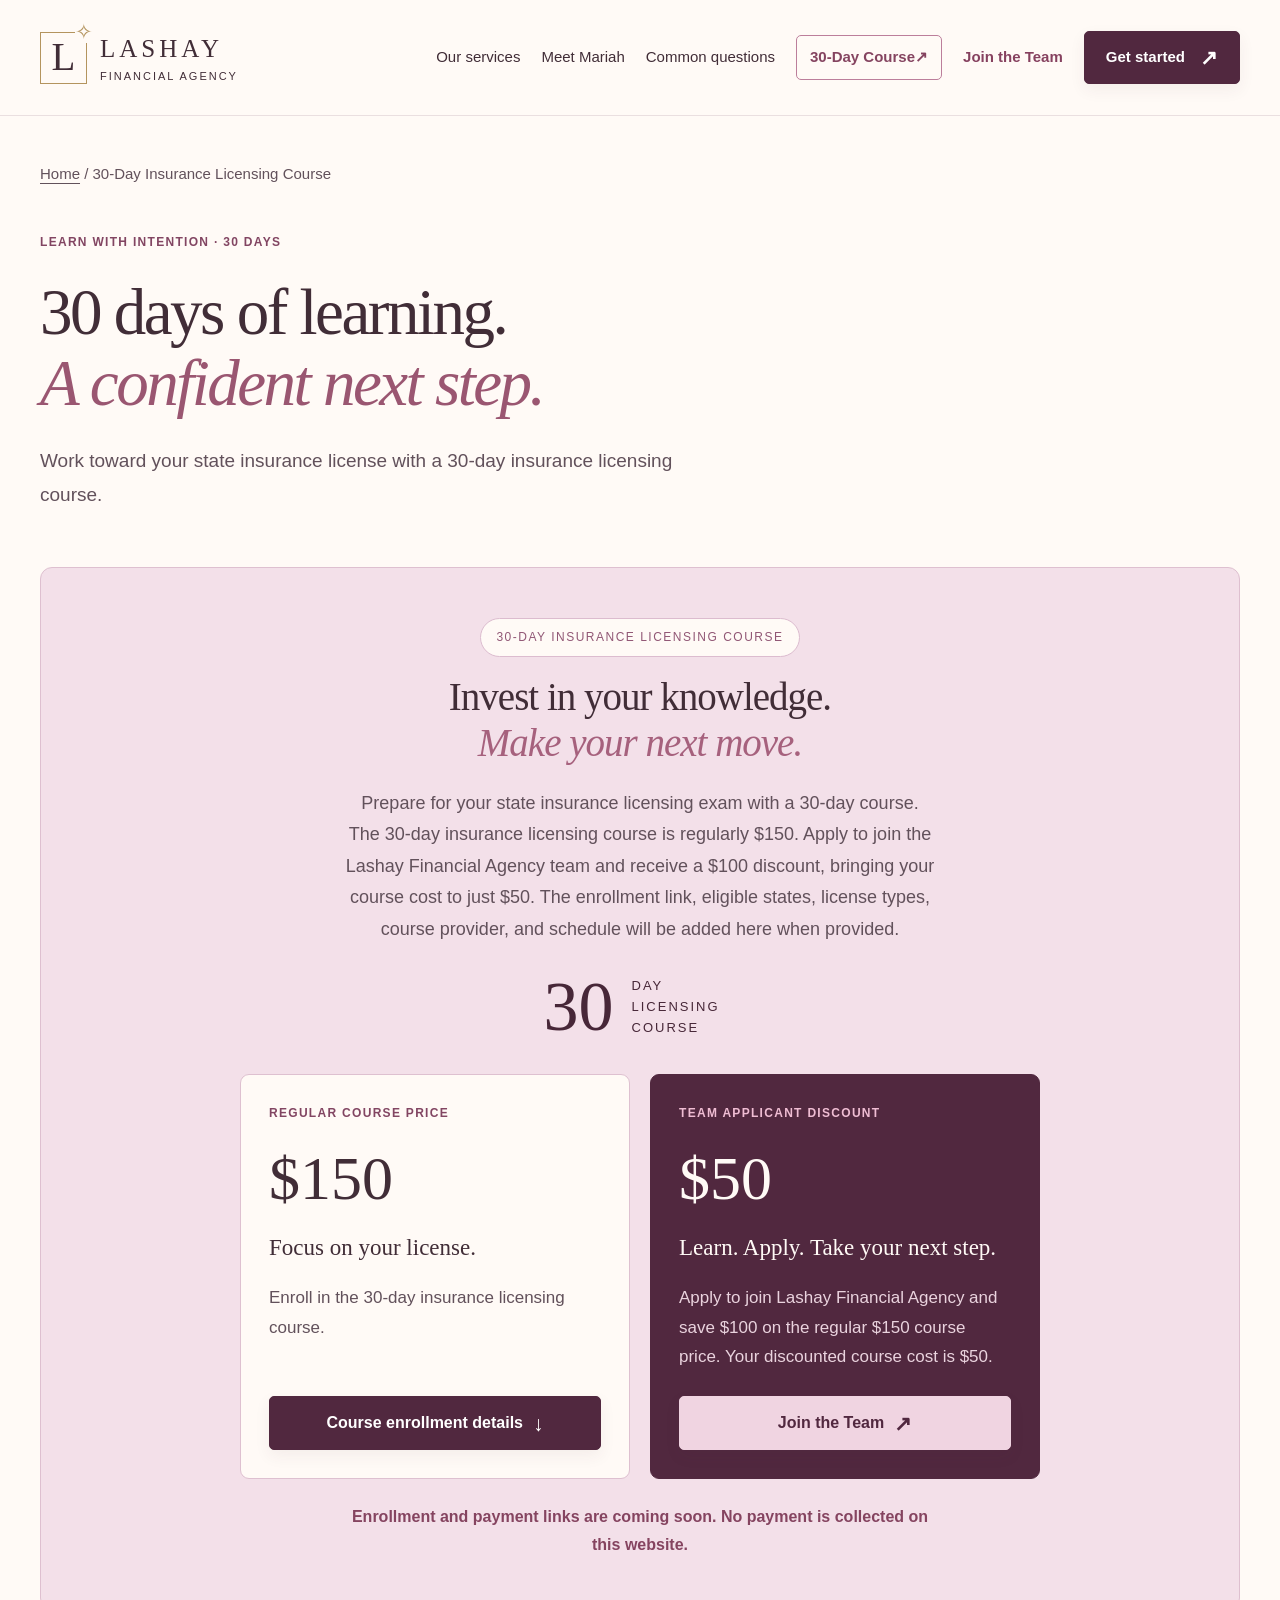
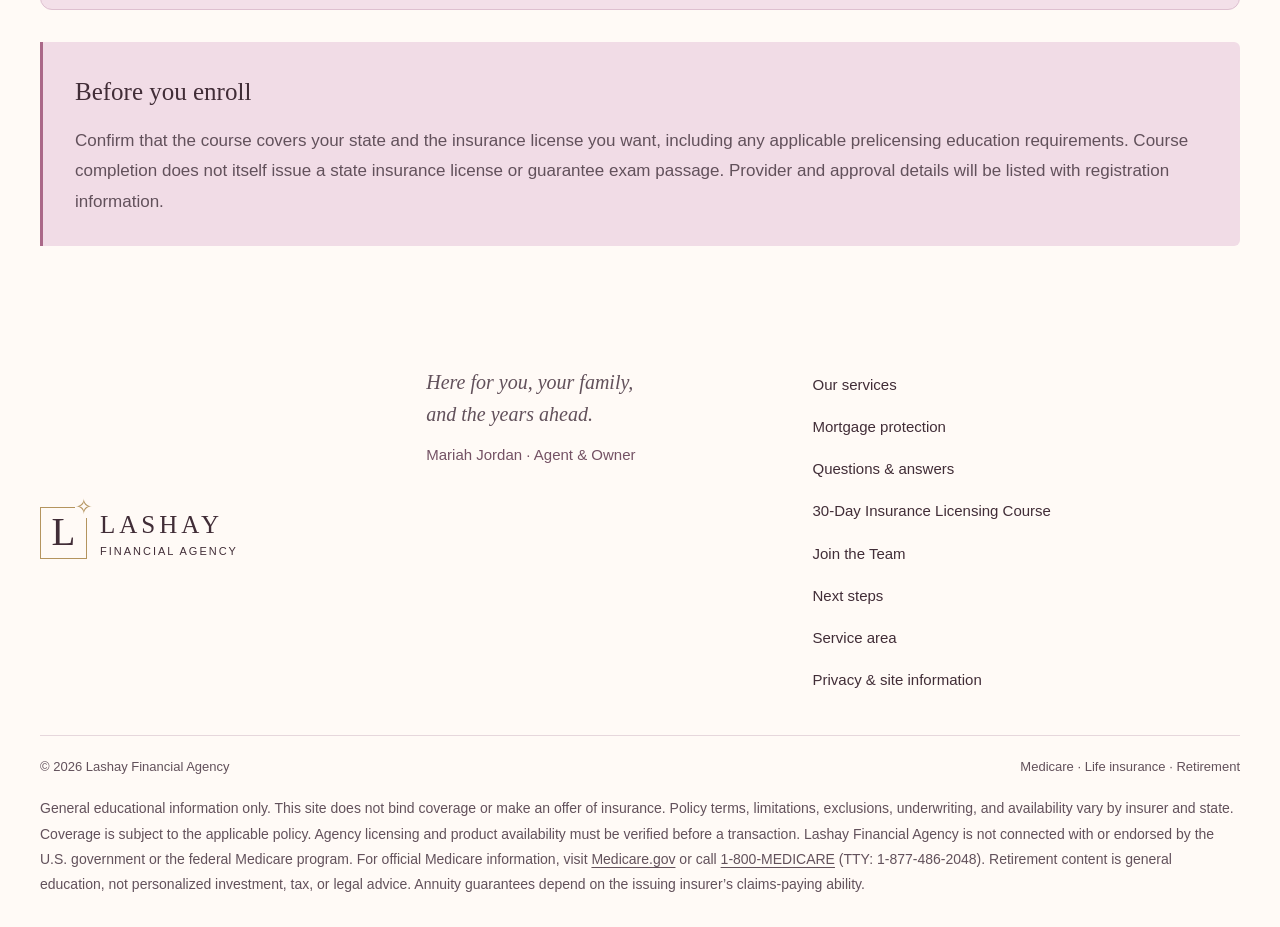
==== classes.html @ 672eb45b "Publish Lashay Financial Agency website" ====
<!doctype html>
<html lang="en"><head><meta charset="UTF-8"><meta name="viewport" content="width=device-width, initial-scale=1, viewport-fit=cover"><meta name="theme-color" content="#472738"><meta name="description" content="Work toward your state insurance license with a 30-day insurance licensing course."><title>30-Day Insurance Licensing Course | Lashay Financial Agency</title><link rel="icon" href="data:image/svg+xml,%3Csvg xmlns='http://www.w3.org/2000/svg' viewBox='0 0 64 64'%3E%3Crect width='64' height='64' rx='16' fill='%23472738'/%3E%3Ctext x='20' y='47' font-family='Georgia' font-size='44' fill='%23efced4'%3EL%3C/text%3E%3C/svg%3E"><script>
(function(){
 var root=document.documentElement;
 var isPhone=/iPhone|iPod|Android.*Mobile/i.test(navigator.userAgent);
 if(!isPhone)return;
 root.classList.add('phone-view');
 function sizePhone(){
  var deviceWidth=Number(window.screen.width)||window.innerWidth;
  var frameWidth=window.innerWidth||deviceWidth;
  root.style.setProperty('--phone-width',Math.min(deviceWidth,frameWidth)+'px');
 }
 sizePhone();window.addEventListener('resize',sizePhone);window.addEventListener('orientationchange',sizePhone);
})();
</script><link rel="stylesheet" href="/styles-phone-v2.css"></head>
<body><a class="skip" href="#main">Skip to content</a><header><div class="nav wrap"><a href="/" class="brand" aria-label="Lashay Financial Agency home"><span class="monogram">L<span>✧</span></span><span>LASHAY<small>FINANCIAL AGENCY</small></span></a><a href="#navigation" id="menu" class="menu" role="button" aria-expanded="false" aria-controls="navigation">Menu <span aria-hidden="true">☰</span></a><nav id="navigation"><a href="/#coverage">Our services</a><a href="/#about">Meet Mariah</a><a href="faq.html">Common questions</a><a class="class-nav" href="classes.html">30-Day Course <span>↗</span></a><a class="team-nav" href="join-the-team.html">Join the Team</a><a class="button small" href="/#guide">Get started <span>↗</span></a></nav></div></header><script>
(function(){
 var header=document.querySelector('header'),menu=document.getElementById('menu'),nav=document.getElementById('navigation');
 if(!header||!menu||!nav)return;
 header.classList.add('nav-ready');
 function closeMenu(){nav.classList.remove('open');menu.setAttribute('aria-expanded','false');}
 menu.addEventListener('click',function(event){event.preventDefault();var open=nav.classList.toggle('open');menu.setAttribute('aria-expanded',String(open));});
 nav.addEventListener('click',function(event){if(event.target.closest('a'))closeMenu();});
 document.addEventListener('keydown',function(event){if(event.key==='Escape'){closeMenu();menu.focus();}});
 document.addEventListener('click',function(event){if(!header.contains(event.target))closeMenu();});
})();
</script>
<main id="main"><section class="page-hero wrap"><a class="breadcrumb" href="/">Home</a><span class="breadcrumb"> / 30-Day Insurance Licensing Course</span><div class="eyebrow">LEARN WITH INTENTION · 30 DAYS</div><h1>30 days of learning.<br><em>A confident next step.</em></h1><p>Work toward your state insurance license with a 30-day insurance licensing course.</p></section><section class="page-content wrap"><div class="classes-welcome"><span class="class-badge">30-DAY INSURANCE LICENSING COURSE</span><h2>Invest in your knowledge.<br><em>Make your next move.</em></h2><p>Prepare for your state insurance licensing exam with a 30-day course. The 30-day insurance licensing course is regularly $150. Apply to join the Lashay Financial Agency team and receive a $100 discount, bringing your course cost to just $50. The enrollment link, eligible states, license types, course provider, and schedule will be added here when provided.</p><div class="course-duration"><span>30</span><small>DAY LICENSING COURSE</small></div><div class="course-pricing"><article><span class="eyebrow">REGULAR COURSE PRICE</span><div class="price">$150</div><h3>Focus on your license.</h3><p>Enroll in the 30-day insurance licensing course.</p><a class="button" href="#enrollment-details">Course enrollment details <span>↓</span></a></article><article class="team-price"><span class="eyebrow">TEAM APPLICANT DISCOUNT</span><div class="price">$50</div><h3>Learn. Apply. Take your next step.</h3><p>Apply to join Lashay Financial Agency and save $100 on the regular $150 course price. Your discounted course cost is $50.</p><a class="button" href="join-the-team.html">Join the Team <span>↗</span></a></article></div><p class="course-status" id="enrollment-details">Enrollment and payment links are coming soon. No payment is collected on this website.</p></div><div class="notice-panel"><h3>Before you enroll</h3><p>Confirm that the course covers your state and the insurance license you want, including any applicable prelicensing education requirements. Course completion does not itself issue a state insurance license or guarantee exam passage. Provider and approval details will be listed with registration information.</p></div></section></main><footer class="wrap"><div class="footer-top"><a href="/" class="brand"><span class="monogram">L<span>✧</span></span><span>LASHAY<small>FINANCIAL AGENCY</small></span></a><p>Here for you, your family,<br>and the years ahead.<small class="owner-credit">Mariah Jordan · Agent &amp; Owner</small></p><div><a href="/#coverage">Our services</a><a href="mortgage-protection.html">Mortgage protection</a><a href="faq.html">Questions & answers</a><a href="classes.html">30-Day Insurance Licensing Course</a><a href="join-the-team.html">Join the Team</a><a href="next-steps.html">Next steps</a><a href="service-area.html">Service area</a><a href="privacy.html">Privacy & site information</a></div></div><div class="footer-bottom"><span>© 2026 Lashay Financial Agency</span><span>Medicare · Life insurance · Retirement</span></div><p class="disclaimer">General educational information only. This site does not bind coverage or make an offer of insurance. Policy terms, limitations, exclusions, underwriting, and availability vary by insurer and state. Coverage is subject to the applicable policy. Agency licensing and product availability must be verified before a transaction. Lashay Financial Agency is not connected with or endorsed by the U.S. government or the federal Medicare program. For official Medicare information, visit <a href="https://www.medicare.gov/">Medicare.gov</a> or call <a href="tel:18006334227">1-800-MEDICARE</a> (TTY: 1-877-486-2048). Retirement content is general education, not personalized investment, tax, or legal advice. Annuity guarantees depend on the issuing insurer’s claims-paying ability.</p></footer>
</body></html>
---- styles-phone-v2.css ----
:root{--plum:#472738;--deep:#321d29;--rose:#b8748a;--blush:#f1dce1;--ivory:#fffaf6;--ink:#412d37;--muted:#73626a;--gold:#b89a64}*{box-sizing:border-box}html{scroll-behavior:smooth;scroll-padding-top:100px}body{margin:0;background:var(--ivory);color:var(--ink);font-family:Arial,Helvetica,sans-serif;line-height:1.65}a{color:inherit;text-decoration:none}button{font:inherit;cursor:pointer}button,a{-webkit-tap-highlight-color:transparent}button:focus-visible,a:focus-visible,summary:focus-visible{outline:3px solid #a75d79;outline-offset:5px}.wrap{width:min(1200px,calc(100% - 80px));margin:auto}.skip{position:absolute;top:-80px;background:white;padding:15px;z-index:10}.skip:focus{top:0}header{border-bottom:1px solid #eadfe0;background:var(--ivory)}.nav{height:108px;display:flex;align-items:center;justify-content:space-between}.brand{display:flex;align-items:center;gap:13px;font-family:Georgia,serif;font-size:25px;letter-spacing:4px;line-height:1.25}.brand small{display:block;font:9px Arial,sans-serif;letter-spacing:3px;margin-top:5px}.monogram{height:52px;width:47px;border:1px solid var(--gold);display:grid;place-items:center;font-size:39px;position:relative;letter-spacing:0}.monogram span{position:absolute;font-size:21px;right:-7px;top:-11px;background:var(--ivory);line-height:1;color:var(--gold)}nav{display:flex;align-items:center;gap:29px;font-size:13px}nav>a:not(.button):hover{color:#994e6a}.button{display:inline-flex;justify-content:center;align-items:center;gap:27px;background:var(--plum);border:1px solid var(--plum);color:white;padding:16px 23px;border-radius:5px;font-size:14px;font-weight:600;line-height:1.5;transition:background .2s,transform .2s}.button:hover{background:#66394f;transform:translateY(-2px)}.button span{font-size:21px;line-height:1}.button.small{padding:13px 17px;font-size:12px;gap:16px}.menu{display:none}.hero{display:grid;grid-template-columns:1.02fr 1fr;gap:60px;padding-top:62px;padding-bottom:76px;align-items:center}.eyebrow{font-size:10px;font-weight:700;letter-spacing:2.1px;color:#91576e;display:flex;align-items:center;gap:10px}.eyebrow>span{display:block;width:23px;height:1px;background:var(--rose)}h1,h2,h3,p{margin:0}h1,h2,h3{font-family:Georgia,'Times New Roman',serif;font-weight:400}h1{font-size:clamp(55px,5.5vw,76px);line-height:1.06;letter-spacing:-2.5px;margin:24px 0}em{font-weight:400;color:#a6617d}h1 em{color:#9a5671}p{color:var(--muted)}.hero-copy>p{max-width:405px;font-size:16px;line-height:1.8;margin-bottom:27px}.text-link{font-size:12px;display:block;margin-top:19px;text-decoration:underline;text-underline-offset:5px}.text-link span{margin-left:10px}.hero-note{border-top:1px solid #e8dadd;max-width:405px;margin-top:29px;padding-top:20px;font-size:11px;color:var(--muted);display:flex;gap:12px;align-items:center}.small-star{color:var(--gold);font-size:24px}.hero-visual{position:relative;padding:0 0 0 15px}.photo-frame{height:596px;overflow:hidden;border-radius:210px 210px 8px 8px;position:relative;background:#dacdc1}.photo-frame img{width:100%;height:100%;object-fit:cover;object-position:49% center}.photo-shade{position:absolute;inset:0;background:linear-gradient(transparent 48%,#321d29b3)}.photo-caption{position:absolute;bottom:38px;left:37px;color:white;font:26px/1.4 Georgia,serif}.photo-caption i{color:#f3d5dd}.floating{position:absolute;bottom:145px;left:-33px;padding:16px 24px;background:#fffaf6f5;border:1px solid #eadade;box-shadow:0 10px 40px #4023340c;display:flex;align-items:center;gap:16px;border-radius:7px;font:18px/1.35 Georgia,serif}.floating small{font:10px Arial,sans-serif;color:var(--muted)}.seal{font-size:33px;color:var(--gold)}.ornament{position:absolute;right:-22px;top:7px;color:var(--gold);font-size:72px;line-height:1}.values-strip{background:#f0dce2;border-top:1px solid #e6c9d3;border-bottom:1px solid #e6c9d3}.values-strip>.wrap{display:flex;justify-content:space-around;align-items:center;padding:21px 0;font-size:12px;letter-spacing:.5px}.values-strip i{color:#97647a;font-size:21px}.section{padding-top:88px;padding-bottom:88px}h2{font-size:43px;line-height:1.18;letter-spacing:-1px;margin-top:17px}.section-top{display:flex;justify-content:space-between;align-items:end;gap:40px;margin-bottom:37px}.section-top>p{font-size:14px;max-width:340px;padding-bottom:3px}.cards{display:grid;grid-template-columns:repeat(3,1fr);gap:22px}.card{background:#fffdfb;border:1px solid #e6d8dc;padding:30px 27px 26px;border-radius:8px;position:relative}.card-icon{display:flex;align-items:center;justify-content:center;width:49px;height:49px;border-radius:50%;background:#f6e6eb;color:#965c75;font-size:31px;margin-bottom:27px}.number{position:absolute;top:33px;right:28px;font-size:10px;color:#9a7b8a}.card h3{font-size:24px;line-height:1.25;margin-bottom:15px}.card p{font-size:14px;line-height:1.8;min-height:80px}.learn{background:none;border:0;border-top:1px solid #ecdee3;padding:19px 0 0;margin-top:26px;display:flex;justify-content:space-between;width:100%;color:var(--plum);font-size:12px;font-weight:600;text-align:left}.learn span{font-size:18px}.fine{font-size:11px;line-height:1.7;margin-top:19px}.approach{background:#f4e7e9;padding:75px 0}.approach-grid{display:grid;grid-template-columns:1fr 1fr;gap:90px}.approach h2{font-size:46px}.approach-grid>div>p{max-width:340px;margin-top:23px;font-size:15px}.signature{font:italic 18px Georgia,serif;color:#91576e;margin-top:32px}.steps article{display:flex;gap:25px;padding:25px 0;border-bottom:1px solid #decbd3}.steps article:first-child{padding-top:4px}.steps article:last-child{border:0}.steps article>span{font:20px Georgia,serif;color:#ac7a90;padding-top:4px}.steps h3{font-size:25px;margin-bottom:8px}.steps p{font-size:14px}.guide{display:grid;grid-template-columns:.8fr 1.2fr;border:1px solid #e5ced6;border-radius:10px;overflow:hidden}.guide-intro{padding:43px;background:#f2dce4}.guide-intro p{margin:22px 0;max-width:280px;font-size:14px}.private-note{font-size:11px;color:#80576b}.guide-main{padding:42px}.choices{display:flex;gap:8px;flex-wrap:wrap}.choices button{border:1px solid #ddc6d0;border-radius:25px;background:transparent;color:var(--plum);padding:10px 14px;font-size:12px}.choices button.active{background:var(--plum);color:white;border-color:var(--plum)}#guide-result{padding:26px 0 20px;min-height:236px}#guide-result h3{font-size:25px}#guide-result ul{list-style:none;padding:0;margin:15px 0 0}#guide-result li{padding:6px 0 6px 23px;position:relative;font-size:14px;color:var(--muted)}#guide-result li:before{content:'✓';position:absolute;left:0;color:#a2667f}.faq-section{padding-top:0;display:grid;grid-template-columns:.85fr 1.15fr;gap:60px}.faqs details{border-bottom:1px solid #e3d6db;padding:20px 0}.faqs details:first-child{padding-top:4px}.faqs summary{list-style:none;display:flex;justify-content:space-between;gap:25px;cursor:pointer;font-size:15px}.faqs summary::-webkit-details-marker{display:none}.faqs summary span{color:#a76581;font-size:21px;line-height:1.2}.faqs details[open] summary span{transform:rotate(45deg)}.faqs details p{font-size:14px;line-height:1.8;padding-top:16px}.closing{background:var(--plum);color:var(--ivory);text-align:center;padding:70px 0}.closing .eyebrow{justify-content:center;color:#dab7c6}.closing h2{font-size:46px;margin:20px 0 28px}.closing em{color:#e7b3c5}.button.light{background:#efd7df;color:var(--plum);border-color:#efd7df}.button.light:hover{background:white}.closing p{color:#d6bbc7;font-size:11px;margin-top:22px}.footer-top{display:flex;justify-content:space-between;gap:30px;padding:50px 0 35px}.footer-top>p{font:italic 18px/1.6 Georgia,serif}.footer-top>div{display:flex;flex-direction:column;gap:8px;font-size:12px}.footer-top button{padding:0;background:none;border:0;color:inherit;text-align:left;font-size:12px}.footer-bottom{display:flex;justify-content:space-between;border-top:1px solid #e6d7dc;padding-top:20px;font-size:10px;color:var(--muted)}.disclaimer{font-size:10px;line-height:1.8;padding:18px 0 30px}dialog{border:1px solid #d8bac8;border-radius:12px;background:var(--ivory);color:var(--ink);padding:44px;max-width:550px;width:calc(100% - 32px)}dialog::backdrop{background:#25131fcc;backdrop-filter:blur(3px)}dialog h2{font-size:33px;margin:0 0 20px}dialog p{font-size:15px;margin:12px 0}.close{position:absolute;right:15px;top:6px;font-size:29px;background:none;border:0;color:var(--plum)}dialog .button{margin-top:15px}
@media(min-width:1500px){.hero{gap:95px}.photo-frame{height:640px}}@media(max-width:1000px){.wrap{width:calc(100% - 48px)}nav{gap:16px}nav>a{font-size:11px}.hero{gap:35px}.photo-frame{height:550px}h1{font-size:60px}.floating{left:-15px}.approach-grid{gap:50px}.card{padding:25px 20px}.card h3{font-size:22px}.guide-intro,.guide-main{padding:30px}.faq-section{gap:35px}}@media(max-width:760px){.wrap{width:calc(100% - 40px)}.nav{height:88px}.brand{font-size:21px}.brand small{font-size:8px}.monogram{height:43px;width:38px;font-size:32px}.menu{display:flex;align-items:center;gap:12px;background:none;border:1px solid #dcc6cf;border-radius:5px;padding:9px 12px;color:var(--plum);font-size:12px}nav{display:none;position:absolute;top:88px;left:0;width:100%;background:var(--ivory);z-index:5;padding:25px;border-bottom:1px solid #dec7d1;align-items:stretch;gap:22px}nav.open{display:flex;flex-direction:column}nav>a{font-size:15px}.hero{grid-template-columns:1fr;padding-top:38px;padding-bottom:47px;gap:35px}.hero-copy{padding:0 4px}h1{font-size:59px;margin-top:22px;letter-spacing:-2px}.hero-copy>p{font-size:16px;max-width:100%}.hero-visual{padding:0 8px 0 15px}.photo-frame{height:435px;border-radius:180px 180px 7px 7px}.photo-caption{left:26px;font-size:25px;bottom:25px}.floating{left:0;bottom:105px;padding:12px 19px}.ornament{right:0;font-size:56px}.values-strip>.wrap{gap:9px;text-align:center;font-size:10px;line-height:1.5;padding:17px 0}.values-strip i{font-size:14px}h2,.approach h2{font-size:35px}.section{padding-top:57px;padding-bottom:57px}.section-top{display:block;margin-bottom:25px}.section-top>p{margin-top:20px;max-width:100%}.cards{grid-template-columns:1fr;gap:15px}.card{padding:25px}.card h3{font-size:26px}.card p{min-height:0}.card-icon{margin-bottom:20px}.learn{margin-top:19px}.approach{padding:52px 0}.approach-grid{grid-template-columns:1fr;gap:35px}.approach-grid>div>p{max-width:100%}.steps article{gap:19px}.guide{grid-template-columns:1fr}.guide-intro,.guide-main{padding:27px}.guide-intro h2 br{display:none}.guide-intro p{max-width:100%;margin:16px 0}.choices{gap:6px}.choices button{font-size:11px;padding:9px 10px}#guide-result{min-height:0}.guide-main .button{font-size:12px;width:100%;gap:12px}.faq-section{padding-top:0;grid-template-columns:1fr;gap:27px}.faqs summary{font-size:15px}.closing{padding:50px 0}.closing h2{font-size:34px}.closing .eyebrow{font-size:9px;letter-spacing:1.5px}.closing .button{font-size:12px;padding:16px}.footer-top{flex-wrap:wrap;padding-top:37px}.footer-top>p{font-size:16px}.footer-top>div{width:100%}.footer-bottom{gap:20px;font-size:9px}dialog{padding:36px 25px}}@media(prefers-reduced-motion:reduce){html{scroll-behavior:auto}*{transition:none!important}}
/* Rose, plum, and champagne: a confident feminine finish. */
:root{--rose:#b46183;--blush:#f0cddc;--gold:#b4945e}.hero{background:radial-gradient(ellipse at 12% 23%,#f9e9ef 0,transparent 65%)}.hero .eyebrow{font-size:10px;letter-spacing:1.5px}.hero h1 em{color:#a04e75}.button{background:#51283f;border-color:#51283f;box-shadow:0 6px 16px #51283f10}.button:hover{background:#844360}.values-strip{background:#ecd0dd}.card{border-top:3px solid #bf819d}.card-icon{background:#f4dfeb;color:#a2577c}.number{font-size:9px;letter-spacing:1px}.approach{background:linear-gradient(110deg,#f3e2e8,#f8eef1)}.guide-intro{background:#edcfdd}.closing{background:linear-gradient(120deg,#3e2032,#623149)}.closing em{color:#efb5d0}.faqs p a,.disclaimer a{text-decoration:underline;text-underline-offset:3px}.guide-main .fine{font-size:12px}.hero-note{font-size:12px}@media(max-width:760px){.hero .eyebrow{font-size:9px;letter-spacing:1px}.hero h1{font-size:56px}.number{font-size:9px}}
.class-nav{border:1px solid #bc7e9b;padding:10px 15px;border-radius:5px;color:#854460;font-weight:600}.secondary-topics{display:grid;grid-template-columns:1fr 1fr;gap:20px;margin-top:23px}.secondary-topics>a{display:flex;align-items:center;justify-content:space-between;gap:15px;border:1px solid #dfc5d2;background:#f7eaf0;padding:20px 24px;border-radius:6px;font-size:16px}.secondary-topics small{display:block;color:var(--muted);font-size:12px;font-weight:400;margin-top:4px}.secondary-topics b{font-weight:400;font-size:23px}.agency-section{display:grid;grid-template-columns:.85fr 1.15fr;gap:65px;align-items:center;padding-bottom:85px}.agency-brand-panel{border-radius:150px 150px 8px 8px;background:linear-gradient(135deg,#efd3df,#e5bdd0);min-height:425px;text-align:center;padding:65px 25px 35px;display:flex;flex-direction:column;align-items:center;justify-content:center;position:relative}.agency-brand-panel>.eyebrow{font-size:9px;letter-spacing:2px}.agency-mark{font:155px/1.15 Georgia,serif;position:relative;margin:12px 0;color:#6b3552}.agency-mark span{position:absolute;font-size:65px;color:#a68a57;right:-30px;top:4px}.agency-brand-panel>p{font:27px/1.35 Georgia,serif;color:var(--plum)}.agency-copy>p{font-size:15px;margin:20px 0}.agency-copy>.button{margin-top:7px}.resource-section{padding-bottom:0}.resource-grid{display:grid;grid-template-columns:repeat(4,1fr);gap:17px}.resource-grid>a{padding:24px 20px;border:1px solid #e5d2dc;border-radius:6px}.resource-grid>a>span{font-size:10px;color:#a66584}.resource-grid h3{font-size:23px;line-height:1.25;margin:15px 0 10px}.resource-grid p{font-size:13px}.resource-grid b{display:block;font-size:22px;color:#a66584;font-weight:400;margin-top:15px}.resource-grid>a:hover,.secondary-topics>a:hover{background:#f2dfe8}.page-hero{padding-top:42px;padding-bottom:55px}.breadcrumb{font-size:12px;color:var(--muted)}a.breadcrumb{text-decoration:underline;text-underline-offset:4px}.page-hero .eyebrow{margin-top:42px}.page-hero h1{font-size:65px;line-height:1.1}.page-hero>p{max-width:690px;font-size:18px;line-height:1.8}.page-content{padding-bottom:70px}.page-blocks{display:grid;grid-template-columns:repeat(3,1fr);gap:25px}.page-blocks article{border-top:2px solid #c085a0;background:#f6e8ee;padding:28px;border-radius:5px}.page-blocks h2{font-size:27px;margin:15px 0;line-height:1.25;letter-spacing:-.5px}.page-blocks p{font-size:15px}.notice-panel{background:#f1dce6;border-left:3px solid #aa6888;padding:28px 32px;margin-top:32px;border-radius:0 6px 6px 0}.notice-panel h3,.source-panel h3{font-size:25px;margin-bottom:12px}.notice-panel p,.source-panel p{font-size:15px;line-height:1.8}.source-panel{padding:27px 0 0}.source-panel a,.policy-copy a{text-decoration:underline;text-underline-offset:4px}.classes-welcome{padding:50px;text-align:center;background:#f3e0e9;border-radius:12px;border:1px solid #dec0d0}.class-badge{display:inline-block;background:#fffaf6;border:1px solid #dcbccf;border-radius:30px;padding:8px 15px;font-size:10px;letter-spacing:1.5px;color:#915775}.classes-welcome p{max-width:590px;margin:22px auto 27px}.classes-welcome h2{font-size:39px}.policy-copy{max-width:800px}.policy-copy h2{font-size:29px;margin:28px 0 14px}.policy-copy p{font-size:16px}.page-content>.faqs{max-width:850px}.page-content>.faqs summary{font-size:18px}.page-content>.faqs p{font-size:16px}@media(max-width:1000px){nav{gap:14px}.resource-grid{grid-template-columns:repeat(2,1fr)}.agency-section{gap:35px}.page-blocks{gap:17px}.page-blocks article{padding:23px}}@media(max-width:760px){.secondary-topics{grid-template-columns:1fr;gap:12px}.agency-section{grid-template-columns:1fr;gap:30px;padding-bottom:55px}.agency-brand-panel{min-height:310px;padding:40px 25px 30px}.agency-mark{font-size:115px}.agency-mark span{font-size:49px}.agency-brand-panel>p{font-size:23px}.resource-section{padding-bottom:0}.resource-grid{gap:12px}.resource-grid>a{padding:20px 17px}.resource-grid h3{font-size:21px}.resource-grid p{font-size:12px}.page-hero{padding-top:25px;padding-bottom:35px}.page-hero .eyebrow{margin-top:30px}.page-hero h1{font-size:44px;letter-spacing:-1.5px}.page-hero>p{font-size:16px}.page-blocks{grid-template-columns:1fr;gap:15px}.page-blocks h2{font-size:27px}.notice-panel{padding:24px}.classes-welcome{padding:32px 20px}.classes-welcome h2{font-size:31px}.class-badge{font-size:9px;letter-spacing:1px}.page-content{padding-bottom:45px}.class-nav{width:max-content}}
.course-duration{display:flex;align-items:center;justify-content:center;gap:18px;margin:25px auto 12px;color:var(--plum)}.course-duration>span{font:70px/1 Georgia,serif}.course-duration>small{font-size:11px;letter-spacing:2px;max-width:105px;text-align:left;line-height:1.6}.classes-welcome .course-status{font-size:14px;color:#854460;margin:15px auto 0;font-weight:600}
nav{gap:19px}.team-nav{font-weight:600;color:#86415f}.team-banner{border-top:1px solid #dec7d3;padding-top:50px;padding-bottom:55px;display:grid;grid-template-columns:1fr 1fr;align-items:center;gap:50px}.team-banner p{font-size:15px;max-width:520px;margin-top:20px}.team-actions{justify-self:end}.team-actions>.button{width:100%}.team-actions>.text-link{font-size:13px}@media(min-width:761px) and (max-width:1060px){.nav{height:auto;min-height:105px;gap:20px;flex-wrap:wrap;padding:19px 0}nav{gap:15px;flex-wrap:wrap}.brand{font-size:21px}nav>a{font-size:12px}}@media(max-width:760px){.team-banner{grid-template-columns:1fr;gap:25px;padding-top:38px;padding-bottom:40px}.team-actions{justify-self:stretch}.team-actions>.text-link{text-align:center}nav{gap:22px}.team-nav{font-size:15px}}
.course-pricing{display:grid;grid-template-columns:1fr 1fr;gap:20px;max-width:800px;margin:32px auto 24px;text-align:left}.course-pricing article{background:#fffaf6;border:1px solid #dec0d0;border-radius:9px;padding:28px;display:flex;flex-direction:column}.course-pricing .team-price{background:#51283f;color:#fffaf6;border-color:#51283f}.course-pricing .team-price .eyebrow{color:#efbdd3}.price{font:62px/1.1 Georgia,serif;margin:20px 0 15px}.course-pricing h3{font-size:23px}.classes-welcome .course-pricing p{font-size:14px;margin:15px 0 24px;flex:1}.course-pricing .team-price p{color:#ead3de}.course-pricing .team-price .button{background:#f0d4e1;border-color:#f0d4e1;color:#51283f}.course-pricing .button{font-size:12px;padding:14px;gap:10px}.course-status{scroll-margin-top:30px}@media(max-width:600px){.course-pricing{grid-template-columns:1fr}.course-pricing article{padding:25px}}
.agent-title{font-size:12px;letter-spacing:.6px;color:#915775;margin-top:17px}.owner-credit{display:block;font:11px/1.7 Arial,Helvetica,sans-serif;color:#856779;margin-top:12px}
/* Comfortable reading and clear controls for older adults and families. */
:root{--muted:#62515b}body{font-size:18px;line-height:1.75}.eyebrow,.hero .eyebrow{font-size:12px;letter-spacing:1.3px;color:#824562}.hero-copy>p,.page-hero>p{font-size:19px;line-height:1.8}.hero h1{font-size:clamp(49px,4.9vw,67px);line-height:1.12}.hero-copy>p{max-width:470px}.hero-note{font-size:15px}.hero-visual{align-self:center}.floating small{font-size:14px}.floating{font-size:21px}.button,.button.small{font-size:16px;min-height:50px;padding:14px 21px;gap:15px}.button:hover{transform:none}.text-link{font-size:16px;line-height:1.6;padding:6px 0}.values-strip>.wrap{font-size:16px;gap:20px}.section-top>p,.card p,.steps p,.approach-grid>div>p,.agency-copy>p,.guide-intro p,.page-blocks p,.notice-panel p,.source-panel p,.team-banner p,.resource-grid p{font-size:17px;line-height:1.8}.card p{min-height:0}.card{display:flex;flex-direction:column}.card .learn{margin-top:auto;padding-top:22px;min-height:55px;font-size:16px}.card p{margin-bottom:24px}.card h3{font-size:29px}.fine,.guide-main .fine,.disclaimer{font-size:14px;line-height:1.8}.private-note,.agent-title,.owner-credit{font-size:15px;line-height:1.7;color:#745264}.secondary-topics>a{font-size:19px}.secondary-topics small{font-size:15px;line-height:1.6}.choices button{font-size:16px;min-height:48px;padding:10px 17px}.choices{gap:10px}#guide-result li{font-size:17px;padding-top:9px;padding-bottom:9px}#guide-result h3{font-size:27px}.faqs summary,.page-content>.faqs summary{font-size:18px;min-height:44px;align-items:center}.faqs details p,.page-content>.faqs p{font-size:17px}.closing p{font-size:15px}.footer-top>div{font-size:15px;gap:4px}.footer-top>div>a{padding:6px 0}.footer-top>p{font-size:20px}.footer-top{display:grid;grid-template-columns:1fr 1fr 1.2fr}.footer-bottom{font-size:13px;gap:20px}.resource-grid{grid-template-columns:repeat(2,1fr);gap:22px}.resource-grid h3{font-size:27px}.resource-grid>a>span,.number{font-size:12px;color:#805169}.number{top:33px}.classes-welcome .course-pricing p{font-size:17px}.course-pricing .button{font-size:16px}.course-pricing .eyebrow{font-size:12px}.course-status,.classes-welcome .course-status{font-size:16px}.team-actions>.text-link{font-size:16px}.breadcrumb{font-size:15px}.nav{height:auto;min-height:115px;display:flex;gap:24px;flex-wrap:wrap;padding:22px 0}.nav nav{flex:1;justify-content:flex-end;gap:10px 21px;flex-wrap:wrap}.nav nav>a{font-size:15px;min-height:44px;display:inline-flex;align-items:center}.nav nav>.button{font-size:15px}.class-nav{padding:8px 13px}.brand small{font-size:11px;letter-spacing:2px}.brand{flex-shrink:0}.guide-main{padding:35px}.guide-intro{padding:35px}.guide-main .button{white-space:normal}.signature{font-size:21px}.class-badge{font-size:12px}.course-duration>small{font-size:13px}
@media(max-width:1000px){.nav{min-height:92px;flex-wrap:nowrap;padding:20px 0;position:relative}.menu{display:flex;align-items:center;gap:12px;background:none;border:1px solid #b18c9f;border-radius:5px;min-height:48px;padding:10px 15px;color:var(--plum);font-size:16px}.nav nav{display:none;position:absolute;top:100%;left:-24px;width:calc(100% + 48px);background:var(--ivory);z-index:5;padding:22px 30px;border-bottom:1px solid #dec7d1;gap:10px;align-items:stretch}.nav nav.open{display:flex;flex-direction:column}.nav nav>a{font-size:17px;padding:8px 12px}.class-nav{width:100%}.hero{gap:30px}.hero h1{font-size:52px}.footer-top{grid-template-columns:1fr 1fr}.footer-top>div{grid-column:1/-1;display:grid;grid-template-columns:1fr 1fr}.page-blocks{grid-template-columns:1fr}.page-blocks article{padding:27px}.section-top{align-items:start}.hero-note{max-width:100%}}
@media(max-width:760px){.hero h1{font-size:clamp(43px,11.6vw,61px);letter-spacing:-1.5px}.hero-copy>p{font-size:18px}.hero .eyebrow{font-size:11px;letter-spacing:.8px}.wrap{width:calc(100% - 40px)}.nav nav{left:-20px;width:calc(100% + 40px)}.values-strip>.wrap{display:flex;flex-direction:column;gap:6px;font-size:16px;padding:18px 0}.values-strip i{display:none}.hero-note{font-size:15px}.button,.button.small,.guide-main .button,.closing .button{font-size:16px;min-height:52px}.text-link{font-size:16px}.guide-intro,.guide-main{padding:25px}.choices{gap:8px}.choices button{font-size:15px;padding:10px 13px}.section-top>p,.card p,.agency-copy>p{font-size:17px}.resource-grid{grid-template-columns:1fr;gap:15px}.resource-grid>a{padding:25px}.resource-grid h3{font-size:27px}.resource-grid p{font-size:17px}.resource-grid b{margin-top:10px}.team-actions>.text-link{font-size:16px}.footer-top{display:flex;flex-direction:column;gap:24px}.footer-top>div{display:flex;width:100%;font-size:16px}.footer-top>p{font-size:20px}.footer-bottom{flex-direction:column;gap:5px;font-size:13px}.disclaimer{font-size:14px}.closing .eyebrow{font-size:11px}.floating{left:0;padding:14px 17px}.floating small{font-size:13px}.agency-brand-panel>.eyebrow{font-size:11px}.number{font-size:11px}.course-pricing .button{font-size:16px}}
/* Mobile reliability: readable fallback navigation and bounded fluid layouts. */
html{-webkit-text-size-adjust:100%;text-size-adjust:100%}body{overflow-wrap:break-word}img{max-width:100%}.hero>*,.cards>*,.guide>*,.agency-section>*,.approach-grid>*,.resource-grid>*,.page-blocks>*,.team-banner>*,.course-pricing>*{min-width:0}.button{text-align:center;white-space:normal;max-width:100%}.button span{flex-shrink:0}.brand{max-width:100%}.hero-visual{min-width:0}.choices{align-items:stretch}.choices button{flex:1 1 auto}.card .learn{gap:15px}.course-pricing .button{width:100%}.photo-frame img{display:block}.skip{max-width:calc(100% - 20px)}
@media(max-width:1000px){header:not(.nav-ready) .nav{flex-wrap:wrap}header:not(.nav-ready) #navigation{display:flex;position:static;width:100%;flex-basis:100%;flex-direction:column;padding:10px 0;gap:8px;border:0}header.nav-ready .nav nav.open{max-height:calc(100dvh - 100px);overflow-y:auto;overscroll-behavior:contain}header.nav-ready .nav nav{left:0;width:100%;box-shadow:0 12px 24px #47273818;border-radius:0 0 8px 8px}header.nav-ready .nav nav>a{flex-shrink:0}.nav nav>a{overflow-wrap:anywhere}.menu{flex-shrink:0;text-decoration:none}}
@media(max-width:760px){.hero,.agency-section,.approach-grid,.guide,.team-banner,.faq-section{grid-template-columns:minmax(0,1fr)}.hero-visual{padding-left:10px;padding-right:10px}.hero h1{font-size:clamp(39px,10.3vw,59px)}.hero-copy{padding:0}.hero .eyebrow{line-height:1.7;flex-wrap:wrap}.floating{left:0;max-width:95%}.ornament{right:0}.guide-main,.guide-intro{padding:23px}.secondary-topics>a{align-items:flex-start}.secondary-topics>a>span{min-width:0}.page-hero h1{font-size:clamp(36px,10vw,48px)}.page-content>.faqs summary{font-size:17px}.closing .button,.team-actions .button{width:100%}.resource-grid h3{overflow-wrap:break-word}.footer-top .brand{align-self:start}.nav nav>.class-nav{width:100%}.photo-frame{height:420px}.brand{gap:10px;font-size:20px;letter-spacing:3px}.brand small{font-size:10px;letter-spacing:1.5px}.nav{gap:12px}.menu{padding:10px 12px}.disclaimer{overflow-wrap:anywhere}}
@media(max-width:380px){.wrap{width:calc(100% - 32px)}.nav .brand{font-size:18px;gap:9px;letter-spacing:2px}.nav .brand small{font-size:9px}.nav .monogram{width:32px;height:38px}.nav .menu{font-size:15px;padding:9px 10px}.hero h1{font-size:40px}.hero-note{gap:8px}.photo-frame{height:360px}.photo-caption{font-size:23px;left:20px}.choices{flex-direction:column}.guide-intro,.guide-main{padding:20px}.button{padding-left:16px;padding-right:16px}.course-pricing article{padding:22px}}

/* Phone fallback for embedded webviews with a desktop-size layout viewport. */
html.phone-view .wrap{width:calc(100% - 48px)}
html.phone-view nav{gap:16px}
html.phone-view nav>a{font-size:11px}
html.phone-view .hero{gap:35px}
html.phone-view .photo-frame{height:550px}
html.phone-view h1{font-size:60px}
html.phone-view .floating{left:-15px}
html.phone-view .approach-grid{gap:50px}
html.phone-view .card{padding:25px 20px}
html.phone-view .card h3{font-size:22px}
html.phone-view .guide-intro,html.phone-view .guide-main{padding:30px}
html.phone-view .faq-section{gap:35px}
html.phone-view .wrap{width:calc(100% - 40px)}
html.phone-view .nav{height:88px}
html.phone-view .brand{font-size:21px}
html.phone-view .brand small{font-size:8px}
html.phone-view .monogram{height:43px;width:38px;font-size:32px}
html.phone-view .menu{display:flex;align-items:center;gap:12px;background:none;border:1px solid #dcc6cf;border-radius:5px;padding:9px 12px;color:var(--plum);font-size:12px}
html.phone-view nav{display:none;position:absolute;top:88px;left:0;width:100%;background:var(--ivory);z-index:5;padding:25px;border-bottom:1px solid #dec7d1;align-items:stretch;gap:22px}
html.phone-view nav.open{display:flex;flex-direction:column}
html.phone-view nav>a{font-size:15px}
html.phone-view .hero{grid-template-columns:1fr;padding-top:38px;padding-bottom:47px;gap:35px}
html.phone-view .hero-copy{padding:0 4px}
html.phone-view h1{font-size:59px;margin-top:22px;letter-spacing:-2px}
html.phone-view .hero-copy>p{font-size:16px;max-width:100%}
html.phone-view .hero-visual{padding:0 8px 0 15px}
html.phone-view .photo-frame{height:435px;border-radius:180px 180px 7px 7px}
html.phone-view .photo-caption{left:26px;font-size:25px;bottom:25px}
html.phone-view .floating{left:0;bottom:105px;padding:12px 19px}
html.phone-view .ornament{right:0;font-size:56px}
html.phone-view .values-strip>.wrap{gap:9px;text-align:center;font-size:10px;line-height:1.5;padding:17px 0}
html.phone-view .values-strip i{font-size:14px}
html.phone-view h2,html.phone-view .approach h2{font-size:35px}
html.phone-view .section{padding-top:57px;padding-bottom:57px}
html.phone-view .section-top{display:block;margin-bottom:25px}
html.phone-view .section-top>p{margin-top:20px;max-width:100%}
html.phone-view .cards{grid-template-columns:1fr;gap:15px}
html.phone-view .card{padding:25px}
html.phone-view .card h3{font-size:26px}
html.phone-view .card p{min-height:0}
html.phone-view .card-icon{margin-bottom:20px}
html.phone-view .learn{margin-top:19px}
html.phone-view .approach{padding:52px 0}
html.phone-view .approach-grid{grid-template-columns:1fr;gap:35px}
html.phone-view .approach-grid>div>p{max-width:100%}
html.phone-view .steps article{gap:19px}
html.phone-view .guide{grid-template-columns:1fr}
html.phone-view .guide-intro,html.phone-view .guide-main{padding:27px}
html.phone-view .guide-intro h2 br{display:none}
html.phone-view .guide-intro p{max-width:100%;margin:16px 0}
html.phone-view .choices{gap:6px}
html.phone-view .choices button{font-size:11px;padding:9px 10px}
html.phone-view #guide-result{min-height:0}
html.phone-view .guide-main .button{font-size:12px;width:100%;gap:12px}
html.phone-view .faq-section{padding-top:0;grid-template-columns:1fr;gap:27px}
html.phone-view .faqs summary{font-size:15px}
html.phone-view .closing{padding:50px 0}
html.phone-view .closing h2{font-size:34px}
html.phone-view .closing .eyebrow{font-size:9px;letter-spacing:1.5px}
html.phone-view .closing .button{font-size:12px;padding:16px}
html.phone-view .footer-top{flex-wrap:wrap;padding-top:37px}
html.phone-view .footer-top>p{font-size:16px}
html.phone-view .footer-top>div{width:100%}
html.phone-view .footer-bottom{gap:20px;font-size:9px}
html.phone-view dialog{padding:36px 25px}
html.phone-view .hero .eyebrow{font-size:9px;letter-spacing:1px}
html.phone-view .hero h1{font-size:56px}
html.phone-view .number{font-size:9px}
html.phone-view nav{gap:14px}
html.phone-view .resource-grid{grid-template-columns:repeat(2,1fr)}
html.phone-view .agency-section{gap:35px}
html.phone-view .page-blocks{gap:17px}
html.phone-view .page-blocks article{padding:23px}
html.phone-view .secondary-topics{grid-template-columns:1fr;gap:12px}
html.phone-view .agency-section{grid-template-columns:1fr;gap:30px;padding-bottom:55px}
html.phone-view .agency-brand-panel{min-height:310px;padding:40px 25px 30px}
html.phone-view .agency-mark{font-size:115px}
html.phone-view .agency-mark span{font-size:49px}
html.phone-view .agency-brand-panel>p{font-size:23px}
html.phone-view .resource-section{padding-bottom:0}
html.phone-view .resource-grid{gap:12px}
html.phone-view .resource-grid>a{padding:20px 17px}
html.phone-view .resource-grid h3{font-size:21px}
html.phone-view .resource-grid p{font-size:12px}
html.phone-view .page-hero{padding-top:25px;padding-bottom:35px}
html.phone-view .page-hero .eyebrow{margin-top:30px}
html.phone-view .page-hero h1{font-size:44px;letter-spacing:-1.5px}
html.phone-view .page-hero>p{font-size:16px}
html.phone-view .page-blocks{grid-template-columns:1fr;gap:15px}
html.phone-view .page-blocks h2{font-size:27px}
html.phone-view .notice-panel{padding:24px}
html.phone-view .classes-welcome{padding:32px 20px}
html.phone-view .classes-welcome h2{font-size:31px}
html.phone-view .class-badge{font-size:9px;letter-spacing:1px}
html.phone-view .page-content{padding-bottom:45px}
html.phone-view .class-nav{width:max-content}
html.phone-view .team-banner{grid-template-columns:1fr;gap:25px;padding-top:38px;padding-bottom:40px}
html.phone-view .team-actions{justify-self:stretch}
html.phone-view .team-actions>.text-link{text-align:center}
html.phone-view nav{gap:22px}
html.phone-view .team-nav{font-size:15px}
html.phone-view .nav{min-height:92px;flex-wrap:nowrap;padding:20px 0;position:relative}
html.phone-view .menu{display:flex;align-items:center;gap:12px;background:none;border:1px solid #b18c9f;border-radius:5px;min-height:48px;padding:10px 15px;color:var(--plum);font-size:16px}
html.phone-view .nav nav{display:none;position:absolute;top:100%;left:-24px;width:calc(100% + 48px);background:var(--ivory);z-index:5;padding:22px 30px;border-bottom:1px solid #dec7d1;gap:10px;align-items:stretch}
html.phone-view .nav nav.open{display:flex;flex-direction:column}
html.phone-view .nav nav>a{font-size:17px;padding:8px 12px}
html.phone-view .class-nav{width:100%}
html.phone-view .hero{gap:30px}
html.phone-view .hero h1{font-size:52px}
html.phone-view .footer-top{grid-template-columns:1fr 1fr}
html.phone-view .footer-top>div{grid-column:1/-1;display:grid;grid-template-columns:1fr 1fr}
html.phone-view .page-blocks{grid-template-columns:1fr}
html.phone-view .page-blocks article{padding:27px}
html.phone-view .section-top{align-items:start}
html.phone-view .hero-note{max-width:100%}
html.phone-view .hero h1{font-size:clamp(43px,11.6vw,61px);letter-spacing:-1.5px}
html.phone-view .hero-copy>p{font-size:18px}
html.phone-view .hero .eyebrow{font-size:11px;letter-spacing:.8px}
html.phone-view .wrap{width:calc(100% - 40px)}
html.phone-view .nav nav{left:-20px;width:calc(100% + 40px)}
html.phone-view .values-strip>.wrap{display:flex;flex-direction:column;gap:6px;font-size:16px;padding:18px 0}
html.phone-view .values-strip i{display:none}
html.phone-view .hero-note{font-size:15px}
html.phone-view .button,html.phone-view .button.small,html.phone-view .guide-main .button,html.phone-view .closing .button{font-size:16px;min-height:52px}
html.phone-view .text-link{font-size:16px}
html.phone-view .guide-intro,html.phone-view .guide-main{padding:25px}
html.phone-view .choices{gap:8px}
html.phone-view .choices button{font-size:15px;padding:10px 13px}
html.phone-view .section-top>p,html.phone-view .card p,html.phone-view .agency-copy>p{font-size:17px}
html.phone-view .resource-grid{grid-template-columns:1fr;gap:15px}
html.phone-view .resource-grid>a{padding:25px}
html.phone-view .resource-grid h3{font-size:27px}
html.phone-view .resource-grid p{font-size:17px}
html.phone-view .resource-grid b{margin-top:10px}
html.phone-view .team-actions>.text-link{font-size:16px}
html.phone-view .footer-top{display:flex;flex-direction:column;gap:24px}
html.phone-view .footer-top>div{display:flex;width:100%;font-size:16px}
html.phone-view .footer-top>p{font-size:20px}
html.phone-view .footer-bottom{flex-direction:column;gap:5px;font-size:13px}
html.phone-view .disclaimer{font-size:14px}
html.phone-view .closing .eyebrow{font-size:11px}
html.phone-view .floating{left:0;padding:14px 17px}
html.phone-view .floating small{font-size:13px}
html.phone-view .agency-brand-panel>.eyebrow{font-size:11px}
html.phone-view .number{font-size:11px}
html.phone-view .course-pricing .button{font-size:16px}
html.phone-view header:not(.nav-ready) .nav{flex-wrap:wrap}
html.phone-view header:not(.nav-ready) #navigation{display:flex;position:static;width:100%;flex-basis:100%;flex-direction:column;padding:10px 0;gap:8px;border:0}
html.phone-view header.nav-ready .nav nav.open{max-height:calc(100dvh - 100px);overflow-y:auto;overscroll-behavior:contain}
html.phone-view header.nav-ready .nav nav{left:0;width:100%;box-shadow:0 12px 24px #47273818;border-radius:0 0 8px 8px}
html.phone-view header.nav-ready .nav nav>a{flex-shrink:0}
html.phone-view .nav nav>a{overflow-wrap:anywhere}
html.phone-view .menu{flex-shrink:0;text-decoration:none}
html.phone-view .hero,html.phone-view .agency-section,html.phone-view .approach-grid,html.phone-view .guide,html.phone-view .team-banner,html.phone-view .faq-section{grid-template-columns:minmax(0,1fr)}
html.phone-view .hero-visual{padding-left:10px;padding-right:10px}
html.phone-view .hero h1{font-size:clamp(39px,10.3vw,59px)}
html.phone-view .hero-copy{padding:0}
html.phone-view .hero .eyebrow{line-height:1.7;flex-wrap:wrap}
html.phone-view .floating{left:0;max-width:95%}
html.phone-view .ornament{right:0}
html.phone-view .guide-main,html.phone-view .guide-intro{padding:23px}
html.phone-view .secondary-topics>a{align-items:flex-start}
html.phone-view .secondary-topics>a>span{min-width:0}
html.phone-view .page-hero h1{font-size:clamp(36px,10vw,48px)}
html.phone-view .page-content>.faqs summary{font-size:17px}
html.phone-view .closing .button,html.phone-view .team-actions .button{width:100%}
html.phone-view .resource-grid h3{overflow-wrap:break-word}
html.phone-view .footer-top .brand{align-self:start}
html.phone-view .nav nav>.class-nav{width:100%}
html.phone-view .photo-frame{height:420px}
html.phone-view .brand{gap:10px;font-size:20px;letter-spacing:3px}
html.phone-view .brand small{font-size:10px;letter-spacing:1.5px}
html.phone-view .nav{gap:12px}
html.phone-view .menu{padding:10px 12px}
html.phone-view .disclaimer{overflow-wrap:anywhere}
html.phone-view{width:100%;overflow-x:clip}
html.phone-view body{width:min(100%,var(--phone-width,100%));max-width:100%;margin:0;overflow-x:clip}
html.phone-view .wrap{width:calc(100% - 36px);max-width:calc(100% - 36px);margin-left:auto;margin-right:auto}
html.phone-view .hero,html.phone-view .agency-section,html.phone-view .approach-grid,html.phone-view .guide,html.phone-view .faq-section,html.phone-view .team-banner{display:grid;grid-template-columns:minmax(0,1fr)}
html.phone-view .cards,html.phone-view .page-blocks,html.phone-view .resource-grid,html.phone-view .course-pricing,html.phone-view .secondary-topics{grid-template-columns:minmax(0,1fr)}
html.phone-view .hero{padding-top:30px;gap:28px}
html.phone-view .hero h1{font-size:clamp(36px,10vw,46px);line-height:1.15;letter-spacing:-1px}
html.phone-view .hero-copy>p{font-size:18px;line-height:1.75}
html.phone-view .hero-visual{width:100%;padding:0}
html.phone-view .photo-frame{width:100%;height:390px;border-radius:150px 150px 8px 8px}
html.phone-view .ornament{right:3px;font-size:46px}
html.phone-view .floating{left:10px;bottom:100px;max-width:calc(100% - 20px)}
html.phone-view .nav{flex-wrap:nowrap;min-height:82px;padding:15px 0;gap:10px}
html.phone-view .nav .brand{font-size:18px;letter-spacing:2px;gap:9px}
html.phone-view .nav .brand small{font-size:9px;letter-spacing:1.5px}
html.phone-view .nav .monogram{width:34px;height:40px;font-size:31px}
html.phone-view .menu{display:flex;min-height:46px;font-size:16px;padding:9px 12px}
html.phone-view header.nav-ready #navigation{display:none;position:absolute;top:100%;left:0;width:100%;padding:18px;background:var(--ivory);z-index:10;box-shadow:0 10px 24px #47273825}
html.phone-view header.nav-ready #navigation.open{display:flex;flex-direction:column;gap:10px;max-height:70vh;overflow-y:auto}
html.phone-view #navigation>a{font-size:17px;min-height:48px;white-space:normal;width:100%}
html.phone-view .button{font-size:16px;min-height:52px;max-width:100%;white-space:normal}
html.phone-view .page-hero h1{font-size:40px;letter-spacing:-1px}
html.phone-view .footer-top{display:flex;flex-direction:column;gap:24px}
html.phone-view .footer-bottom{flex-direction:column;gap:8px}
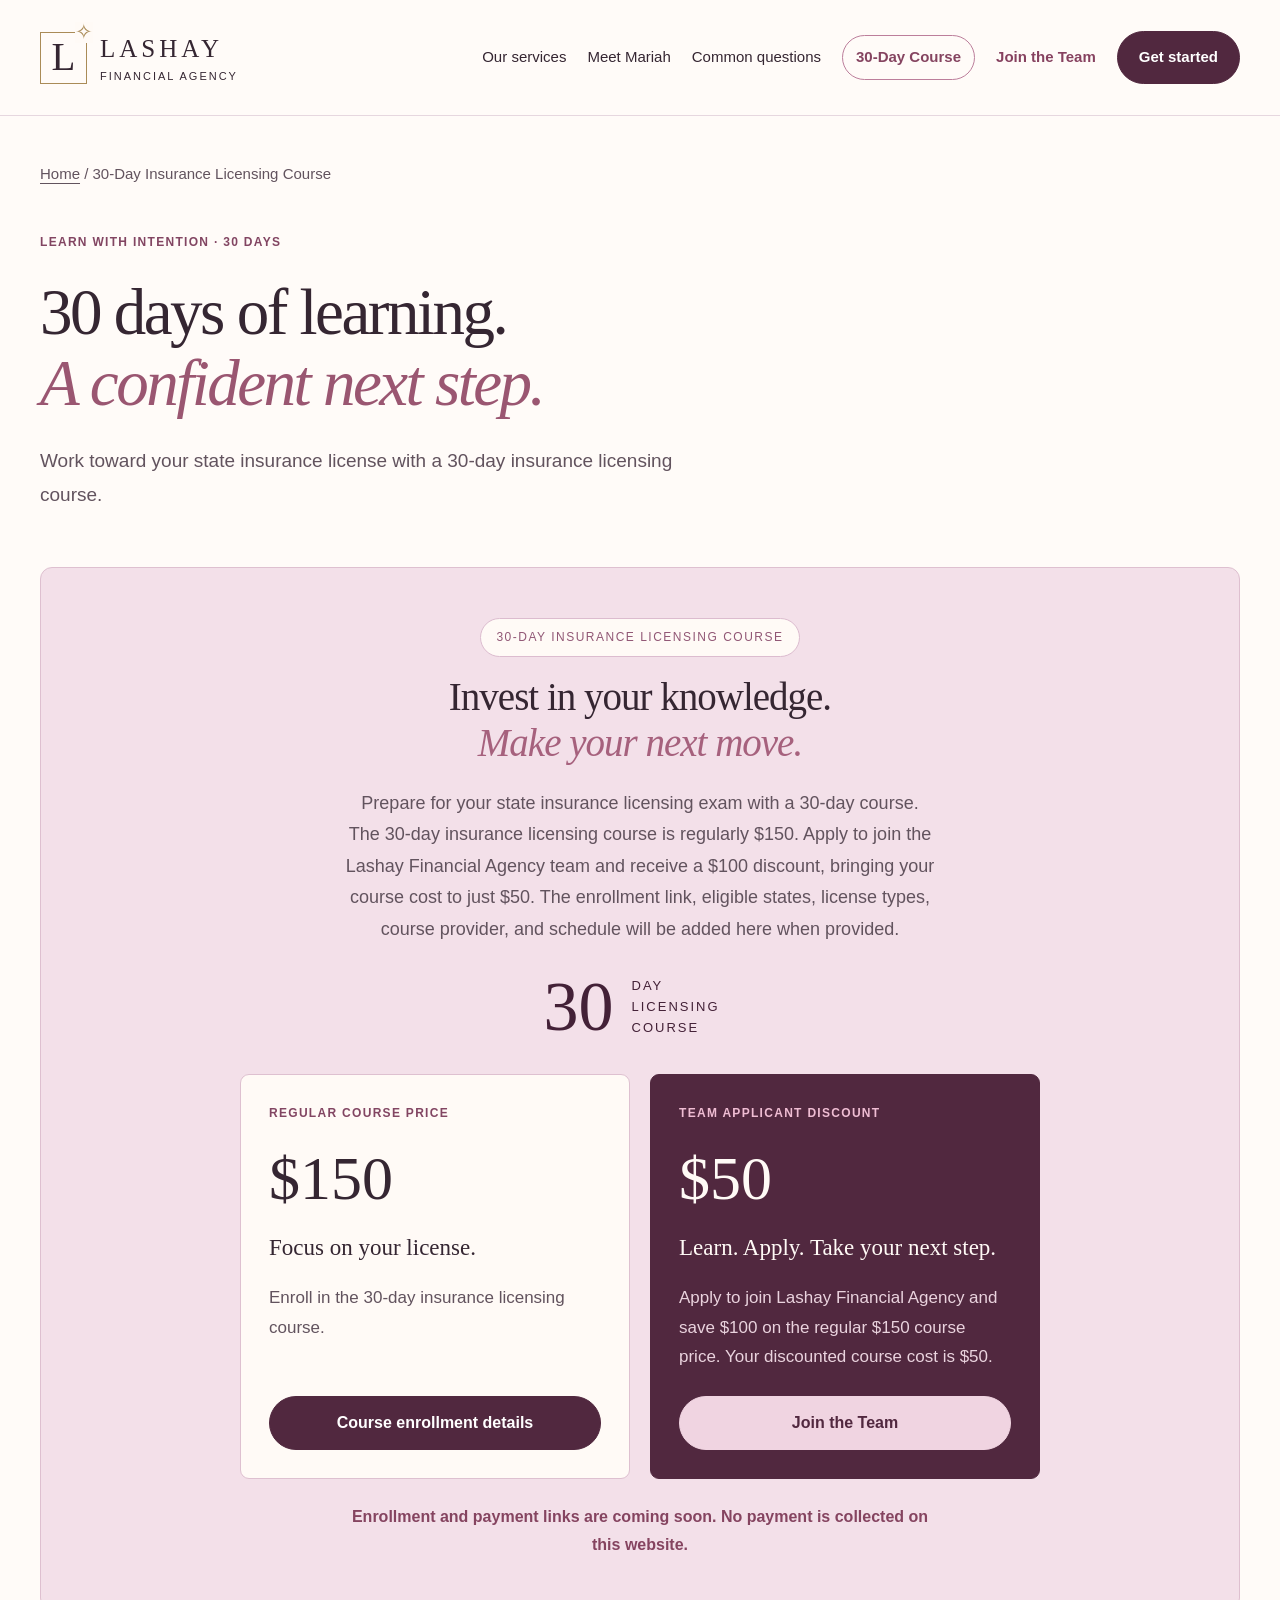
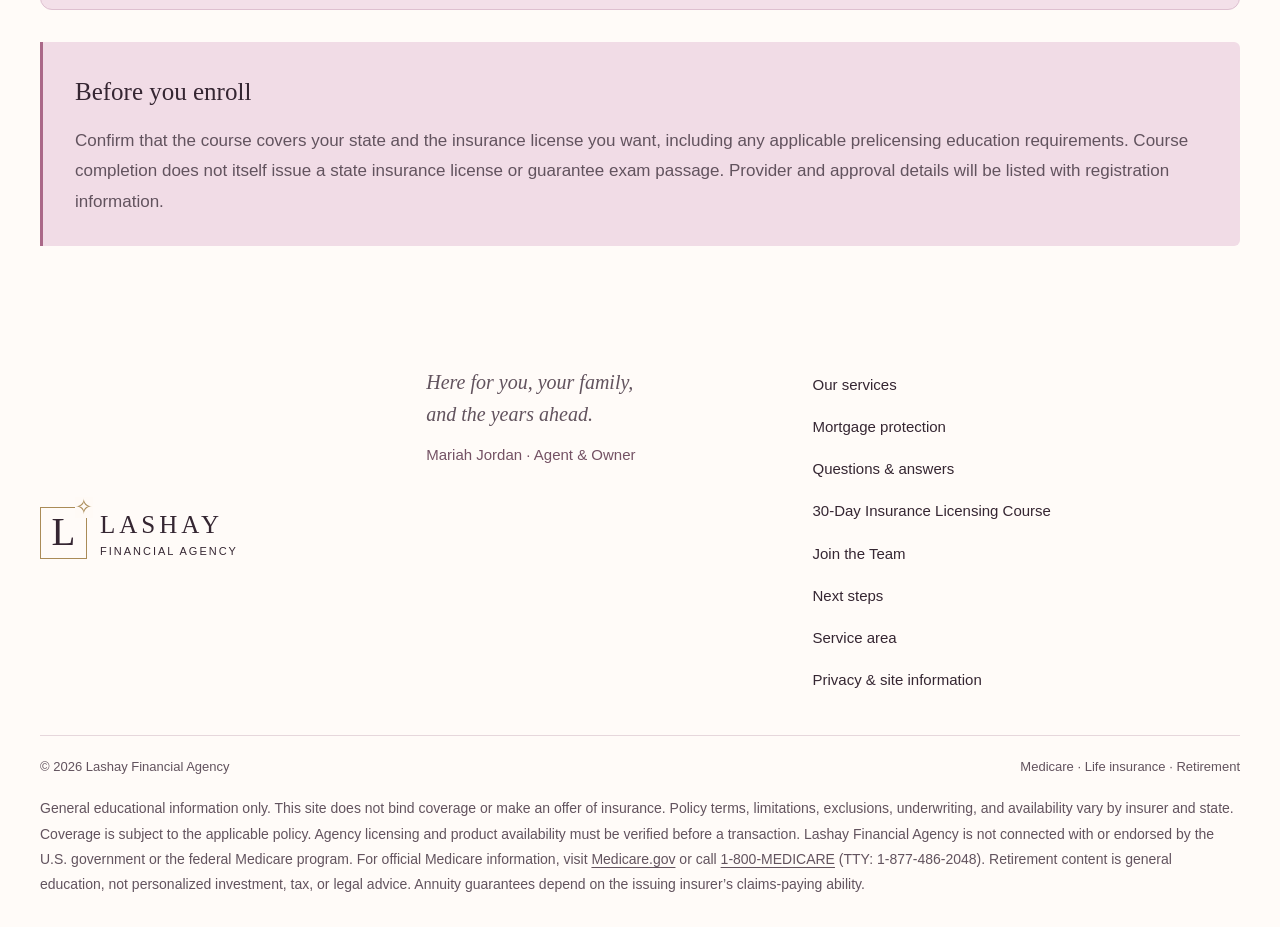
==== commit 02727044: "Refresh Lashay design, remove arrows, and harden static pages" ====
--- a/classes.html
+++ b/classes.html
@@ -1,5 +1,5 @@
 <!doctype html>
-<html lang="en"><head><meta charset="UTF-8"><meta name="viewport" content="width=device-width, initial-scale=1, viewport-fit=cover"><meta name="theme-color" content="#472738"><meta name="description" content="Work toward your state insurance license with a 30-day insurance licensing course."><title>30-Day Insurance Licensing Course | Lashay Financial Agency</title><link rel="icon" href="data:image/svg+xml,%3Csvg xmlns='http://www.w3.org/2000/svg' viewBox='0 0 64 64'%3E%3Crect width='64' height='64' rx='16' fill='%23472738'/%3E%3Ctext x='20' y='47' font-family='Georgia' font-size='44' fill='%23efced4'%3EL%3C/text%3E%3C/svg%3E"><script>
+<html lang="en"><head><meta charset="UTF-8"><meta http-equiv="Content-Security-Policy" content="default-src 'self'; script-src 'self' 'sha256-5e5Efb1vAFq655RigGxZwbrK2gB1pOwHPnS2GRnzRYY=' 'sha256-ZyHj1x42q5rzaVcyQUQg2q3ZPzOJ4vTwo5EEjbWiuvU='; style-src 'self'; img-src 'self' data:; connect-src 'none'; object-src 'none'; base-uri 'none'; form-action 'none'; upgrade-insecure-requests"><meta name="referrer" content="strict-origin-when-cross-origin"><meta name="viewport" content="width=device-width, initial-scale=1, viewport-fit=cover"><meta name="theme-color" content="#472738"><meta name="description" content="Work toward your state insurance license with a 30-day insurance licensing course."><title>30-Day Insurance Licensing Course | Lashay Financial Agency</title><link rel="icon" href="data:image/svg+xml,%3Csvg xmlns='http://www.w3.org/2000/svg' viewBox='0 0 64 64'%3E%3Crect width='64' height='64' rx='16' fill='%23472738'/%3E%3Ctext x='20' y='47' font-family='Georgia' font-size='44' fill='%23efced4'%3EL%3C/text%3E%3C/svg%3E"><script>
 (function(){
  var root=document.documentElement;
  var isPhone=/iPhone|iPod|Android.*Mobile/i.test(navigator.userAgent);
@@ -12,8 +12,8 @@
  }
  sizePhone();window.addEventListener('resize',sizePhone);window.addEventListener('orientationchange',sizePhone);
 })();
-</script><link rel="stylesheet" href="/styles-phone-v2.css"></head>
-<body><a class="skip" href="#main">Skip to content</a><header><div class="nav wrap"><a href="/" class="brand" aria-label="Lashay Financial Agency home"><span class="monogram">L<span>✧</span></span><span>LASHAY<small>FINANCIAL AGENCY</small></span></a><a href="#navigation" id="menu" class="menu" role="button" aria-expanded="false" aria-controls="navigation">Menu <span aria-hidden="true">☰</span></a><nav id="navigation"><a href="/#coverage">Our services</a><a href="/#about">Meet Mariah</a><a href="faq.html">Common questions</a><a class="class-nav" href="classes.html">30-Day Course <span>↗</span></a><a class="team-nav" href="join-the-team.html">Join the Team</a><a class="button small" href="/#guide">Get started <span>↗</span></a></nav></div></header><script>
+</script><link rel="stylesheet" href="styles-phone-v2.css?v=20261014"></head>
+<body><a class="skip" href="#main">Skip to content</a><header><div class="nav wrap"><a href="index.html" class="brand" aria-label="Lashay Financial Agency home"><span class="monogram">L<span>✧</span></span><span>LASHAY<small>FINANCIAL AGENCY</small></span></a><a href="#navigation" id="menu" class="menu" role="button" aria-expanded="false" aria-controls="navigation">Menu <span aria-hidden="true">☰</span></a><nav id="navigation"><a href="index.html#coverage">Our services</a><a href="index.html#about">Meet Mariah</a><a href="faq.html">Common questions</a><a class="class-nav" href="classes.html">30-Day Course </a><a class="team-nav" href="join-the-team.html">Join the Team</a><a class="button small" href="index.html#guide">Get started </a></nav></div></header><script>
 (function(){
  var header=document.querySelector('header'),menu=document.getElementById('menu'),nav=document.getElementById('navigation');
  if(!header||!menu||!nav)return;
@@ -25,5 +25,5 @@
  document.addEventListener('click',function(event){if(!header.contains(event.target))closeMenu();});
 })();
 </script>
-<main id="main"><section class="page-hero wrap"><a class="breadcrumb" href="/">Home</a><span class="breadcrumb"> / 30-Day Insurance Licensing Course</span><div class="eyebrow">LEARN WITH INTENTION · 30 DAYS</div><h1>30 days of learning.<br><em>A confident next step.</em></h1><p>Work toward your state insurance license with a 30-day insurance licensing course.</p></section><section class="page-content wrap"><div class="classes-welcome"><span class="class-badge">30-DAY INSURANCE LICENSING COURSE</span><h2>Invest in your knowledge.<br><em>Make your next move.</em></h2><p>Prepare for your state insurance licensing exam with a 30-day course. The 30-day insurance licensing course is regularly $150. Apply to join the Lashay Financial Agency team and receive a $100 discount, bringing your course cost to just $50. The enrollment link, eligible states, license types, course provider, and schedule will be added here when provided.</p><div class="course-duration"><span>30</span><small>DAY LICENSING COURSE</small></div><div class="course-pricing"><article><span class="eyebrow">REGULAR COURSE PRICE</span><div class="price">$150</div><h3>Focus on your license.</h3><p>Enroll in the 30-day insurance licensing course.</p><a class="button" href="#enrollment-details">Course enrollment details <span>↓</span></a></article><article class="team-price"><span class="eyebrow">TEAM APPLICANT DISCOUNT</span><div class="price">$50</div><h3>Learn. Apply. Take your next step.</h3><p>Apply to join Lashay Financial Agency and save $100 on the regular $150 course price. Your discounted course cost is $50.</p><a class="button" href="join-the-team.html">Join the Team <span>↗</span></a></article></div><p class="course-status" id="enrollment-details">Enrollment and payment links are coming soon. No payment is collected on this website.</p></div><div class="notice-panel"><h3>Before you enroll</h3><p>Confirm that the course covers your state and the insurance license you want, including any applicable prelicensing education requirements. Course completion does not itself issue a state insurance license or guarantee exam passage. Provider and approval details will be listed with registration information.</p></div></section></main><footer class="wrap"><div class="footer-top"><a href="/" class="brand"><span class="monogram">L<span>✧</span></span><span>LASHAY<small>FINANCIAL AGENCY</small></span></a><p>Here for you, your family,<br>and the years ahead.<small class="owner-credit">Mariah Jordan · Agent &amp; Owner</small></p><div><a href="/#coverage">Our services</a><a href="mortgage-protection.html">Mortgage protection</a><a href="faq.html">Questions & answers</a><a href="classes.html">30-Day Insurance Licensing Course</a><a href="join-the-team.html">Join the Team</a><a href="next-steps.html">Next steps</a><a href="service-area.html">Service area</a><a href="privacy.html">Privacy & site information</a></div></div><div class="footer-bottom"><span>© 2026 Lashay Financial Agency</span><span>Medicare · Life insurance · Retirement</span></div><p class="disclaimer">General educational information only. This site does not bind coverage or make an offer of insurance. Policy terms, limitations, exclusions, underwriting, and availability vary by insurer and state. Coverage is subject to the applicable policy. Agency licensing and product availability must be verified before a transaction. Lashay Financial Agency is not connected with or endorsed by the U.S. government or the federal Medicare program. For official Medicare information, visit <a href="https://www.medicare.gov/">Medicare.gov</a> or call <a href="tel:18006334227">1-800-MEDICARE</a> (TTY: 1-877-486-2048). Retirement content is general education, not personalized investment, tax, or legal advice. Annuity guarantees depend on the issuing insurer’s claims-paying ability.</p></footer>
+<main id="main"><section class="page-hero wrap"><a class="breadcrumb" href="index.html">Home</a><span class="breadcrumb"> / 30-Day Insurance Licensing Course</span><div class="eyebrow">LEARN WITH INTENTION · 30 DAYS</div><h1>30 days of learning.<br><em>A confident next step.</em></h1><p>Work toward your state insurance license with a 30-day insurance licensing course.</p></section><section class="page-content wrap"><div class="classes-welcome"><span class="class-badge">30-DAY INSURANCE LICENSING COURSE</span><h2>Invest in your knowledge.<br><em>Make your next move.</em></h2><p>Prepare for your state insurance licensing exam with a 30-day course. The 30-day insurance licensing course is regularly $150. Apply to join the Lashay Financial Agency team and receive a $100 discount, bringing your course cost to just $50. The enrollment link, eligible states, license types, course provider, and schedule will be added here when provided.</p><div class="course-duration"><span>30</span><small>DAY LICENSING COURSE</small></div><div class="course-pricing"><article><span class="eyebrow">REGULAR COURSE PRICE</span><div class="price">$150</div><h3>Focus on your license.</h3><p>Enroll in the 30-day insurance licensing course.</p><a class="button" href="#enrollment-details">Course enrollment details </a></article><article class="team-price"><span class="eyebrow">TEAM APPLICANT DISCOUNT</span><div class="price">$50</div><h3>Learn. Apply. Take your next step.</h3><p>Apply to join Lashay Financial Agency and save $100 on the regular $150 course price. Your discounted course cost is $50.</p><a class="button" href="join-the-team.html">Join the Team </a></article></div><p class="course-status" id="enrollment-details">Enrollment and payment links are coming soon. No payment is collected on this website.</p></div><div class="notice-panel"><h3>Before you enroll</h3><p>Confirm that the course covers your state and the insurance license you want, including any applicable prelicensing education requirements. Course completion does not itself issue a state insurance license or guarantee exam passage. Provider and approval details will be listed with registration information.</p></div></section></main><footer class="wrap"><div class="footer-top"><a href="index.html" class="brand"><span class="monogram">L<span>✧</span></span><span>LASHAY<small>FINANCIAL AGENCY</small></span></a><p>Here for you, your family,<br>and the years ahead.<small class="owner-credit">Mariah Jordan · Agent &amp; Owner</small></p><div><a href="index.html#coverage">Our services</a><a href="mortgage-protection.html">Mortgage protection</a><a href="faq.html">Questions & answers</a><a href="classes.html">30-Day Insurance Licensing Course</a><a href="join-the-team.html">Join the Team</a><a href="next-steps.html">Next steps</a><a href="service-area.html">Service area</a><a href="privacy.html">Privacy & site information</a></div></div><div class="footer-bottom"><span>© 2026 Lashay Financial Agency</span><span>Medicare · Life insurance · Retirement</span></div><p class="disclaimer">General educational information only. This site does not bind coverage or make an offer of insurance. Policy terms, limitations, exclusions, underwriting, and availability vary by insurer and state. Coverage is subject to the applicable policy. Agency licensing and product availability must be verified before a transaction. Lashay Financial Agency is not connected with or endorsed by the U.S. government or the federal Medicare program. For official Medicare information, visit <a href="https://www.medicare.gov/">Medicare.gov</a> or call <a href="tel:18006334227">1-800-MEDICARE</a> (TTY: 1-877-486-2048). Retirement content is general education, not personalized investment, tax, or legal advice. Annuity guarantees depend on the issuing insurer’s claims-paying ability.</p></footer>
 </body></html>
--- a/styles-phone-v2.css
+++ b/styles-phone-v2.css
@@ -217,3 +217,13 @@
 html.phone-view .page-hero h1{font-size:40px;letter-spacing:-1px}
 html.phone-view .footer-top{display:flex;flex-direction:column;gap:24px}
 html.phone-view .footer-bottom{flex-direction:column;gap:8px}
+
+/* Refined plum finish with readable, responsive controls. */
+:root{--plum:#432137;--deep:#2c1825;--ink:#352632;--muted:#62535e;--gold:#aa8b57}
+body{background:#fffbf8}header{background:#fffbf8;border-bottom:1px solid #e6d7df}
+.button,.button.small,.class-nav{border-radius:999px;box-shadow:none}.button:hover{background:#65384f}
+.hero{gap:clamp(28px,5vw,72px)}.hero h1{letter-spacing:-2px}.hero-visual .photo-frame{border-radius:32px;box-shadow:0 24px 60px #43213714}.floating{border-radius:18px;box-shadow:0 12px 35px #43213712}.ornament{display:none}
+.card,.resource-grid>a,.page-blocks article{border-radius:20px}.card{border:1px solid #e6d6df;background:linear-gradient(140deg,#fffefd,#faf1f6);padding:32px}.card-icon{border-radius:16px}.learn{font-size:17px;min-height:48px}.card:hover,.resource-grid>a:hover{border-color:#b88ba2}
+.agency-brand-panel{border-radius:28px;background:linear-gradient(140deg,#efd8e3,#ddbbcc)}.guide{border-radius:24px}.guide-intro{background:#efdae5}.choices button{min-height:48px}.team-banner{border-radius:24px;background:#f6eaf0;padding:40px;margin-bottom:64px}.closing{background:linear-gradient(125deg,#301b29,#593149)}
+@media(max-width:760px){.hero-visual .photo-frame{border-radius:24px}.card{padding:26px}.team-banner{padding:28px;margin-bottom:40px}.hero h1{letter-spacing:-1px}}
+html.phone-view .photo-frame{border-radius:24px}html.phone-view .ornament{display:none}html.phone-view .team-banner{padding:28px}html.phone-view .resource-grid>a{border-radius:20px}
